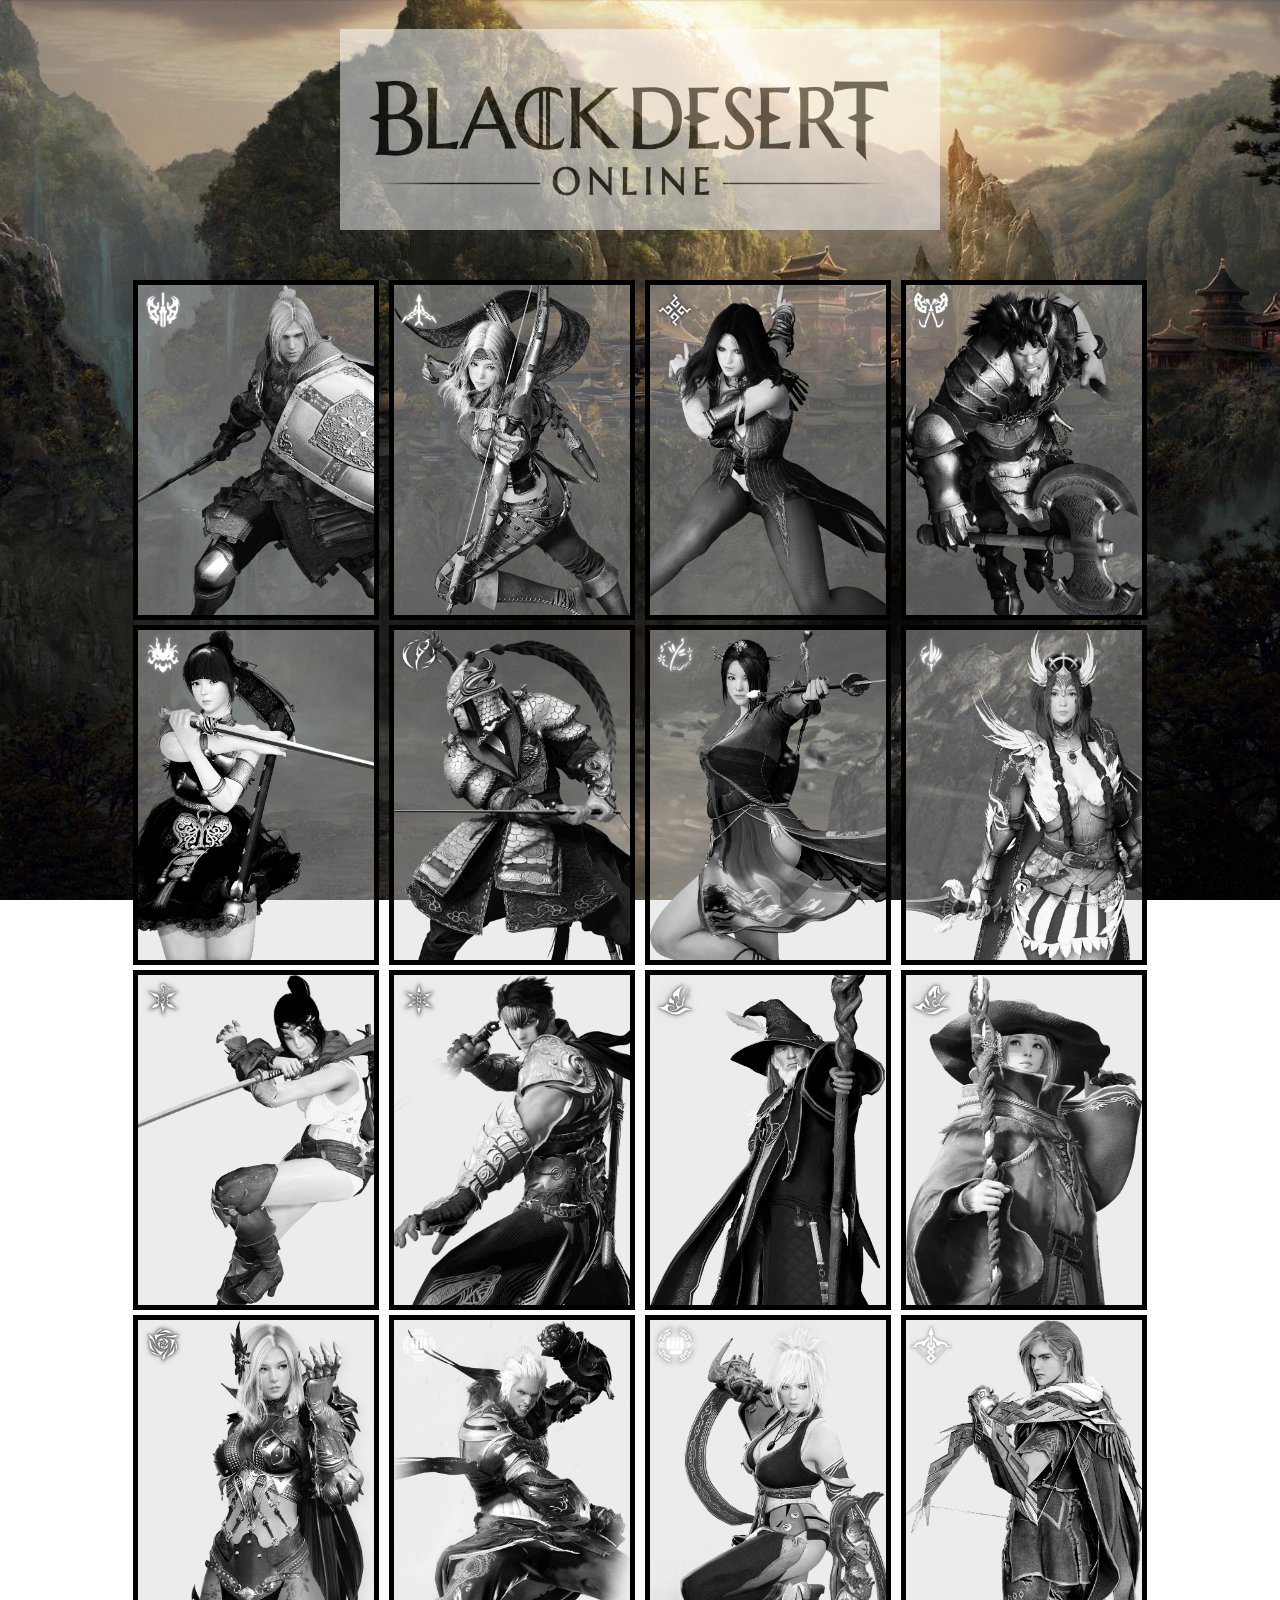
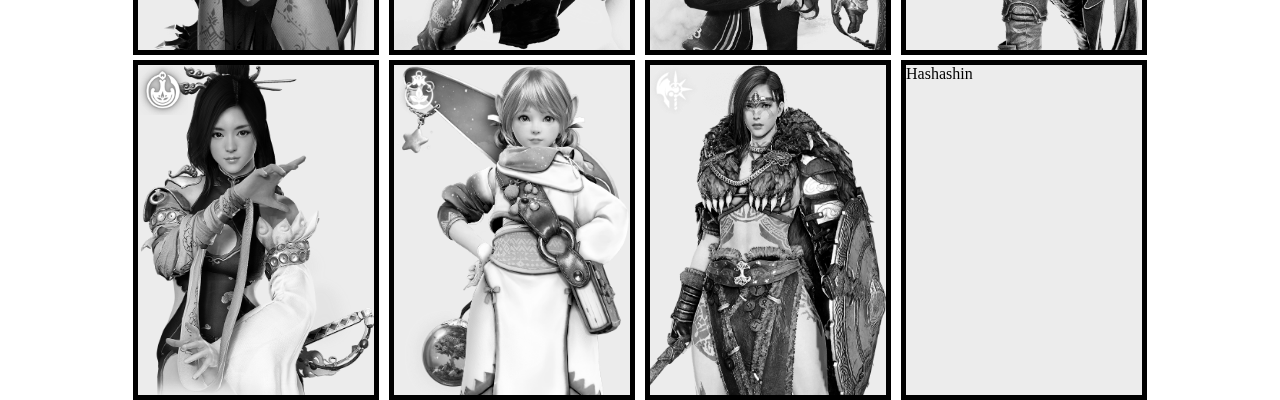
==== unit_1_project/index.html @ ccef3485 "added new project folder" ====
<!DOCTYPE html>
<html lang="en" dir="ltr">
  <head>
    <meta charset="utf-8" />
    <link rel="stylesheet" href="app.css" />
    <script
      src="https://code.jquery.com/jquery-3.5.1.min.js"
      charset="utf-8"
    ></script>
    <script src="app.js" charset="utf-8"></script>
    <title></title>
  </head>
  <body>
    <div id="modal">
      <div id="modal-textbox">
        <div id="modal-body">
          <div id="class-trailer">
            <iframe
              id="modal-vid"
              width="1263"
              height="720"
              src="https://www.youtube.com/embed/hpg4Ax5RUjE?list=PLkHkBMrxorhzBy3d5xaaNJwZdQDDAaWfx"
              frameborder="0"
              allow="accelerometer; autoplay; encrypted-media; gyroscope; picture-in-picture"
              allowfullscreen
            ></iframe>
          </div>
          <div id="modal-footer">
            <div id="weapon-column">
              <div id="kzarka"></div>
              <div id="dandelion"></div>
              <div id="kutum"></div>
            </div>
            <div id="awaken-image-container">
              <img
                id="awaken-image"
                src="images/Class_Portraits/awaken_striker.png"
              />
            </div>
          </div>
        </div>
      </div>
    </div>
    <div class="header" id="header">
      <h1><img src="images/banner.png" /></h1>
    </div>
    <div class="container">
      <div class="row">
        <div class="classCard" id="warrior">
          <img
            src="images/Class_Icons/warrior.png"
            width="50"
            height="50"
            style="vertical-align: auto"
          />
        </div>
        <div class="classCard" id="ranger">
          <img
            src="images/Class_Icons/ranger.png"
            width="50"
            height="50"
            style="vertical-align: auto"
          />
        </div>
        <div class="classCard" id="sorceress">
          <img
            src="images/Class_Icons/sorceress.png"
            width="50"
            height="50"
            style="vertical-align: auto"
          />
        </div>
        <div class="classCard" id="berserker">
          <img
            src="images/Class_Icons/berserker.png"
            width="50"
            height="50"
            style="vertical-align: auto"
          />
        </div>
      </div>
      <div class="row">
        <div class="classCard" id="tamer">
          <img
            src="images/Class_Icons/tamer.png"
            width="50"
            height="50"
            style="vertical-align: auto"
          />
        </div>
        <div class="classCard" id="musa">
          <img
            src="images/Class_Icons/musa.png"
            width="50"
            height="50"
            style="vertical-align: auto"
          />
        </div>
        <div class="classCard" id="maehwa">
          <img
            src="images/Class_Icons/maehwa.png"
            width="50"
            height="50"
            style="vertical-align: auto"
          />
        </div>
        <div class="classCard" id="valkyrie">
          <img
            src="images/Class_Icons/valkyrie.png"
            width="50"
            height="50"
            style="vertical-align: auto"
          />
        </div>
      </div>
      <div class="row">
        <div class="classCard" id="kunoichi">
          <img
            src="images/Class_Icons/kunoichi.png"
            width="50"
            height="50"
            style="vertical-align: auto"
          />
        </div>
        <div class="classCard" id="ninja">
          <img
            src="images/Class_Icons/ninja.png"
            width="50"
            height="50"
            style="vertical-align: auto"
          />
        </div>
        <div class="classCard" id="wizard">
          <img
            src="images/Class_Icons/wizard.png"
            width="50"
            height="50"
            style="vertical-align: auto"
          />
        </div>
        <div class="classCard" id="witch">
          <img
            src="images/Class_Icons/witch.png"
            width="50"
            height="50"
            style="vertical-align: auto"
          />
        </div>
      </div>
      <div class="row">
        <div class="classCard" id="darkknight">
          <img
            src="images/Class_Icons/darkknight.png"
            width="50"
            height="50"
            style="vertical-align: auto"
          />
        </div>
        <div class="classCard" id="striker">
          <img
            src="images/Class_Icons/striker.png"
            width="50"
            height="50"
            style="vertical-align: auto"
          />
        </div>
        <div class="classCard" id="mystic">
          <img
            src="images/Class_Icons/mystic.png"
            width="50"
            height="50"
            style="vertical-align: auto"
          />
        </div>
        <div class="classCard" id="archer">
          <img
            src="images/Class_Icons/archer.png"
            width="50"
            height="50"
            style="vertical-align: auto"
          />
        </div>
      </div>
      <div class="row">
        <div class="classCard" id="lahn">
          <img
            src="images/Class_Icons/lahn.png"
            width="50"
            height="50"
            style="vertical-align: auto"
          />
        </div>
        <div class="classCard" id="shai">
          <img
            src="images/Class_Icons/shai.png"
            width="50"
            height="50"
            style="vertical-align: auto"
          />
        </div>
        <div class="classCard" id="guardian">
          <img
            src="images/Class_Icons/guardian.png"
            width="50"
            height="50"
            style="vertical-align: auto"
          />
        </div>
        <div class="classCard" id="hashashin">Hashashin</div>
      </div>
    </div>
  </body>
</html>
---- unit_1_project/app.css ----
.header {
  opacity: 0.5;
  display: flex;
  justify-content: center;
}
body {
  background-image: url(images/background.png);
  background-repeat: no-repeat;
  background-size: cover;
  background-attachment: fixed;
  background-position: center;
}
.container {
  display: flex;
  justify-content: space-around;
  flex-direction: column;
  width: 1024px;
  margin: auto;
}
.classCard {
  border: 5px solid black;
  height: 330px;
  width: 256px;
  margin: 5px;
  background-color: rgb(207, 207, 207, 0.4);
  filter: grayscale();
}
.classCard:hover {
  filter: none;
}
.row {
  height: 330px;
  display: flex;
  flex-direction: row;
  justify-content: center;
  margin-top: 15px;
}
#warrior {
  background-image: url(images/Class_Portraits/normal_warrior.png);
  background-repeat: no-repeat;
  background-position: bottom;
  background-size: cover;
}
#ranger {
  background-image: url(images/Class_Portraits/normal_ranger.png);
  background-repeat: no-repeat;
  background-position: bottom;
  background-size: cover;
}
#sorceress {
  background-image: url(images/Class_Portraits/normal_sorceress.png);
  background-repeat: no-repeat;
  background-position: bottom;
  background-size: cover;
}
#berserker {
  background-image: url(images/Class_Portraits/normal_berserker.png);
  background-repeat: no-repeat;
  background-position: bottom;
  background-size: cover;
}
#tamer {
  background-image: url(images/Class_Portraits/normal_tamer.png);
  background-repeat: no-repeat;
  background-position: bottom;
  background-size: cover;
}
#musa {
  background-image: url(images/Class_Portraits/normal_musa.png);
  background-repeat: no-repeat;
  background-position: bottom;
  background-size: cover;
}
#maehwa {
  background-image: url(images/Class_Portraits/normal_maehwa.png);
  background-repeat: no-repeat;
  background-position: left;
  background-size: cover;
}
#valkyrie {
  background-image: url(images/Class_Portraits/normal_valkyrie.png);
  background-repeat: no-repeat;
  background-position: bottom;
  background-size: cover;
}
#kunoichi {
  background-image: url(images/Class_Portraits/normal_kunoichi.png);
  background-repeat: no-repeat;
  background-position: bottom;
  background-size: cover;
}
#ninja {
  background-image: url(images/Class_Portraits/normal_ninja.png);
  background-repeat: no-repeat;
  background-position: left;
  background-size: cover;
}
#wizard {
  background-image: url(images/Class_Portraits/normal_wizard.png);
  background-repeat: no-repeat;
  background-position: bottom;
  background-size: cover;
}
#witch {
  background-image: url(images/Class_Portraits/normal_witch.png);
  background-repeat: no-repeat;
  background-position: center;
  background-size: cover;
}
#darkknight {
  background-image: url(images/Class_Portraits/normal_darkknight.png);
  background-repeat: no-repeat;
  background-position: top;
  background-size: cover;
}
#striker {
  background-image: url(images/Class_Portraits/normal_striker.png);
  background-repeat: no-repeat;
  background-position: bottom;
  background-size: cover;
}
#mystic {
  background-image: url(images/Class_Portraits/normal_mystic.png);
  background-repeat: no-repeat;
  background-position: bottom;
  background-size: cover;
}
#archer {
  background-image: url(images/Class_Portraits/normal_archer.png);
  background-repeat: no-repeat;
  background-position: top;
  background-size: cover;
}
#lahn {
  background-image: url(images/Class_Portraits/normal_lahn.png);
  background-repeat: no-repeat;
  background-position: center;
  background-size: cover;
}
#shai {
  background-image: url(images/Class_Portraits/normal_shai.png);
  background-repeat: no-repeat;
  background-position: top;
  background-size: cover;
}
#guardian {
  background-image: url(images/Class_Portraits/normal_guardian.png);
  background-repeat: no-repeat;
  background-position: right;
  background-size: cover;
}
#hashashin {
  background-image: url();
  background-repeat: no-repeat;
  background-position: top;
  background-size: cover;
}
#modal {
  display: none;
  width: 100%;
  height: 100%;
  background-color: rgba(0, 0, 0, 0.3);
  top: 0;
  left: 0;
  position: fixed;
  z-index: 2;
  /*This puts our modal in front of the body (which has a default z-index setting of `0`*/
  overflow: auto;
  /*If overflow is clipped, a scroll-bar should be added to see the rest of the content*/
}
#modal-body {
  background-color: black;
}
#modal-textbox {
  display: flex;
  flex-direction: column;
  text-align: center;
  background-color: rgba(255, 255, 255, 0.3);
  height: 100%;
  width: 75%;
  margin: 150px auto;
  box-shadow: 0 2px 2px rgba(0, 0, 0, 0.5);
}
#class-trailer {
  margin-top: 20px;
  background: black;
}
#modal-footer {
  display: flex;
  height: 75%;
  width: fit-content;
  justify-content: flex-start;
  background: rgb(0, 0, 0, 0.5);
  background: linear-gradient(
    35deg,
    rgba(0, 0, 0, 0.9) 60%,
    rgba(227, 7, 7, 0.9) 100%
  );
}
#kzarka {
  width: 100%;
  font-size: 40px;
  color: orangered;
  margin: 60px;
}
#dandelion {
  width: 100%;
  font-size: 40px;
  color: turquoise;
  margin: 60px;
}
#kutum {
  width: 100%;
  font-size: 40px;
  color: purple;
  margin: 60px;
}
#weapon-column {
  display: flex;
  flex-direction: column;
  align-items: flex-start;
  margin-left: 100px;
  text-align: left;
}
#awaken-image {
  position: relative;
}

/* .classCard:hover > .name {
  background-color:
  font-size:
  transition: all 0.5s;
  color:
  text-shadow:
}

.name{
  position: relative;
  z-index: 100;
  background-color:
  width:
  height:
  color: white
  text-shadow
  font-family
  font-size
  font-weight
  text-transforms
  font-style
  text-align
  padding-top
} */
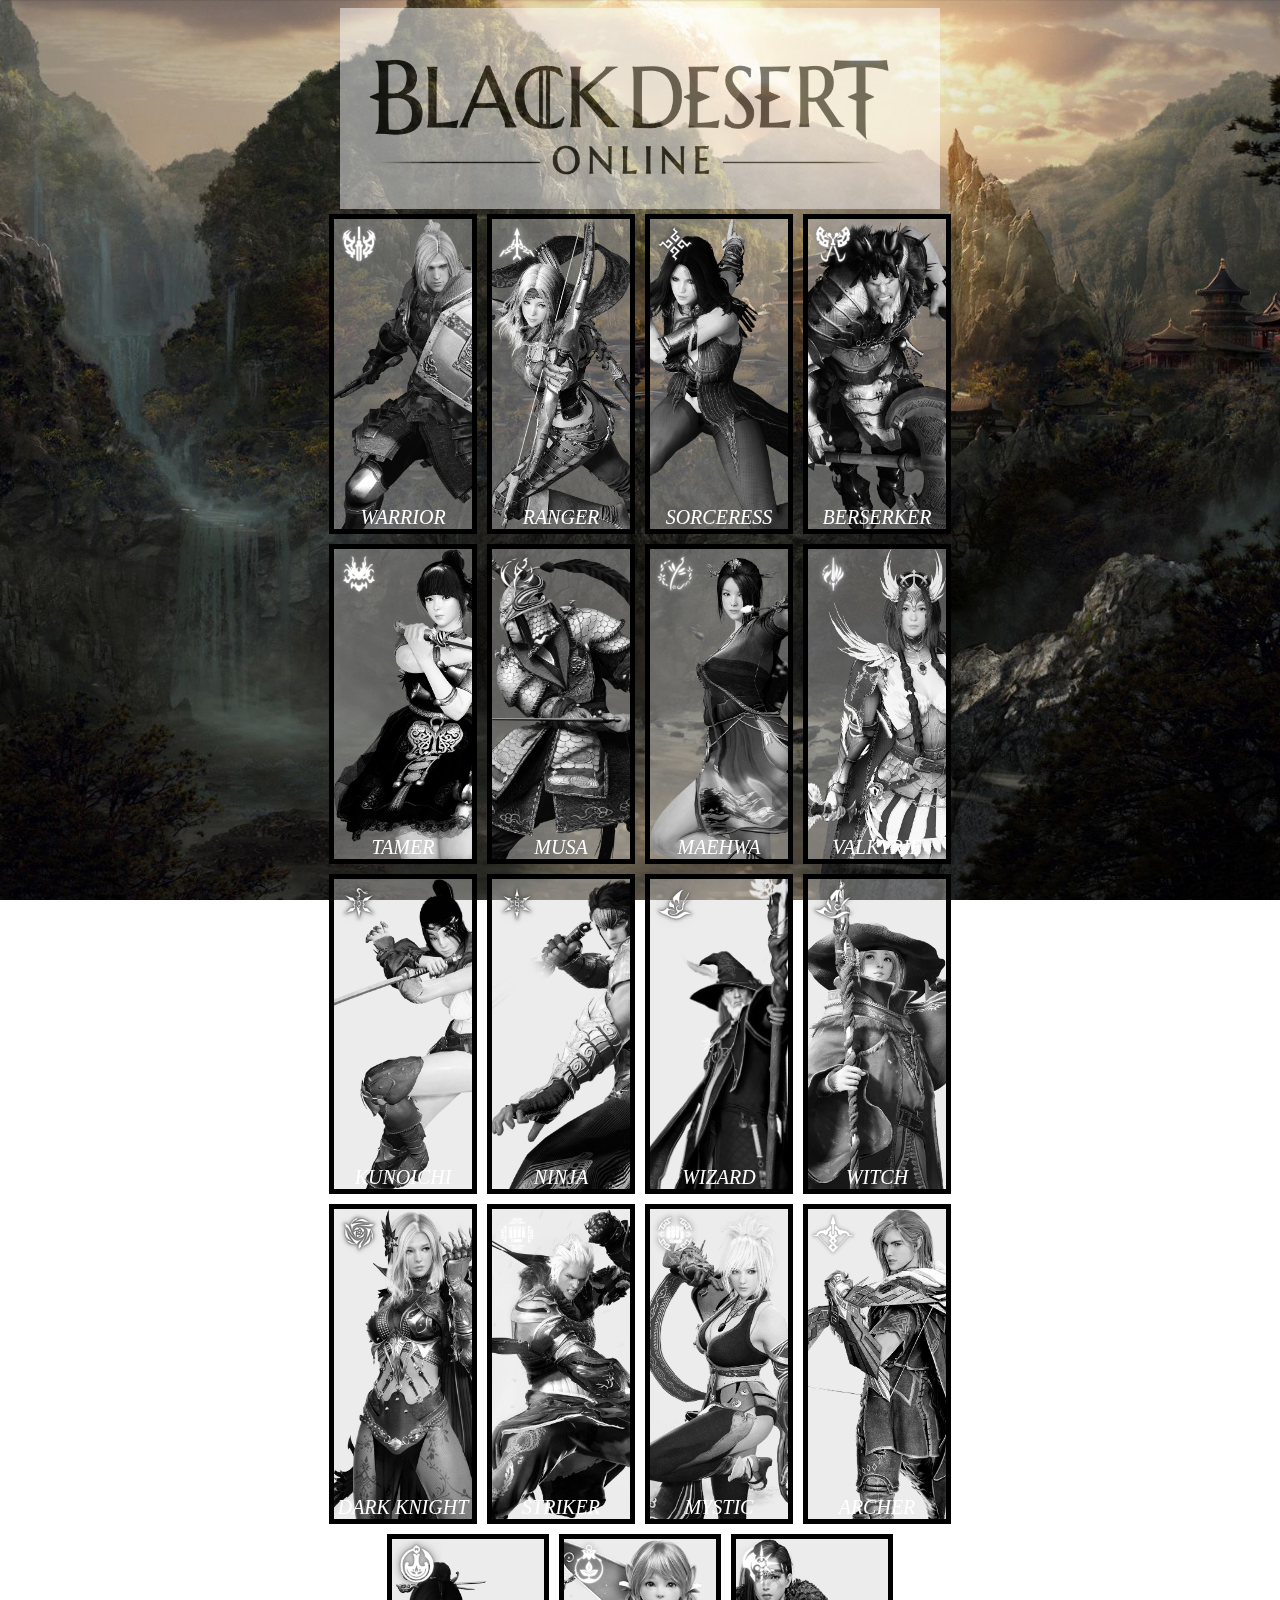
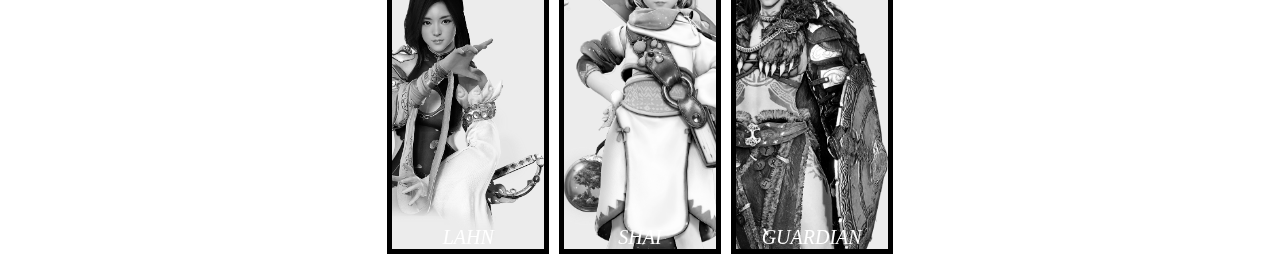
==== commit 0992827b: "added modal animation" ====
--- a/unit_1_project/index.html
+++ b/unit_1_project/index.html
@@ -1,6 +1,7 @@
 <!DOCTYPE html>
 <html lang="en" dir="ltr">
   <head>
+    <meta name="viewport" content="width=device-width,initial-scale=1" />
     <meta charset="utf-8" />
     <link rel="stylesheet" href="app.css" />
     <script
@@ -19,7 +20,7 @@
               id="modal-vid"
               width="1263"
               height="720"
-              src="https://www.youtube.com/embed/hpg4Ax5RUjE?list=PLkHkBMrxorhzBy3d5xaaNJwZdQDDAaWfx"
+              src=""
               frameborder="0"
               allow="accelerometer; autoplay; encrypted-media; gyroscope; picture-in-picture"
               allowfullscreen
@@ -32,17 +33,14 @@
               <div id="kutum"></div>
             </div>
             <div id="awaken-image-container">
-              <img
-                id="awaken-image"
-                src="images/Class_Portraits/awaken_striker.png"
-              />
+              <img id="awaken-image" src="" />
             </div>
           </div>
         </div>
       </div>
     </div>
     <div class="header" id="header">
-      <h1><img src="images/banner.png" /></h1>
+      <img src="images/banner.png" />
     </div>
     <div class="container">
       <div class="row">
@@ -53,6 +51,7 @@
             height="50"
             style="vertical-align: auto"
           />
+          <div class="name">WARRIOR</div>
         </div>
         <div class="classCard" id="ranger">
           <img
@@ -61,6 +60,7 @@
             height="50"
             style="vertical-align: auto"
           />
+          <div class="name">RANGER</div>
         </div>
         <div class="classCard" id="sorceress">
           <img
@@ -69,6 +69,7 @@
             height="50"
             style="vertical-align: auto"
           />
+          <div class="name">SORCERESS</div>
         </div>
         <div class="classCard" id="berserker">
           <img
@@ -77,6 +78,7 @@
             height="50"
             style="vertical-align: auto"
           />
+          <div class="name">BERSERKER</div>
         </div>
       </div>
       <div class="row">
@@ -87,6 +89,7 @@
             height="50"
             style="vertical-align: auto"
           />
+          <div class="name">TAMER</div>
         </div>
         <div class="classCard" id="musa">
           <img
@@ -95,6 +98,7 @@
             height="50"
             style="vertical-align: auto"
           />
+          <div class="name">MUSA</div>
         </div>
         <div class="classCard" id="maehwa">
           <img
@@ -103,6 +107,7 @@
             height="50"
             style="vertical-align: auto"
           />
+          <div class="name">MAEHWA</div>
         </div>
         <div class="classCard" id="valkyrie">
           <img
@@ -111,6 +116,7 @@
             height="50"
             style="vertical-align: auto"
           />
+          <div class="name">VALKYRIE</div>
         </div>
       </div>
       <div class="row">
@@ -121,6 +127,7 @@
             height="50"
             style="vertical-align: auto"
           />
+          <div class="name">KUNOICHI</div>
         </div>
         <div class="classCard" id="ninja">
           <img
@@ -129,6 +136,7 @@
             height="50"
             style="vertical-align: auto"
           />
+          <div class="name">NINJA</div>
         </div>
         <div class="classCard" id="wizard">
           <img
@@ -137,6 +145,7 @@
             height="50"
             style="vertical-align: auto"
           />
+          <div class="name">WIZARD</div>
         </div>
         <div class="classCard" id="witch">
           <img
@@ -145,6 +154,7 @@
             height="50"
             style="vertical-align: auto"
           />
+          <div class="name">WITCH</div>
         </div>
       </div>
       <div class="row">
@@ -155,6 +165,7 @@
             height="50"
             style="vertical-align: auto"
           />
+          <div class="name">DARK KNIGHT</div>
         </div>
         <div class="classCard" id="striker">
           <img
@@ -163,6 +174,7 @@
             height="50"
             style="vertical-align: auto"
           />
+          <div class="name">STRIKER</div>
         </div>
         <div class="classCard" id="mystic">
           <img
@@ -171,6 +183,7 @@
             height="50"
             style="vertical-align: auto"
           />
+          <div class="name">MYSTIC</div>
         </div>
         <div class="classCard" id="archer">
           <img
@@ -179,6 +192,7 @@
             height="50"
             style="vertical-align: auto"
           />
+          <div class="name">ARCHER</div>
         </div>
       </div>
       <div class="row">
@@ -189,6 +203,7 @@
             height="50"
             style="vertical-align: auto"
           />
+          <div class="name">LAHN</div>
         </div>
         <div class="classCard" id="shai">
           <img
@@ -197,6 +212,7 @@
             height="50"
             style="vertical-align: auto"
           />
+          <div class="name">SHAI</div>
         </div>
         <div class="classCard" id="guardian">
           <img
@@ -205,8 +221,9 @@
             height="50"
             style="vertical-align: auto"
           />
-        </div>
-        <div class="classCard" id="hashashin">Hashashin</div>
+          <div class="name">GUARDIAN</div>
+        </div>
+        <!-- <div class="classCard" id="hashashin">Hashashin</div> -->
       </div>
     </div>
   </body>
--- a/unit_1_project/app.css
+++ b/unit_1_project/app.css
@@ -1,3 +1,5 @@
+/* desktop */
+
 .header {
   opacity: 0.5;
   display: flex;
@@ -12,15 +14,17 @@
 }
 .container {
   display: flex;
-  justify-content: space-around;
+  justify-content: center;
   flex-direction: column;
-  width: 1024px;
+  width: 100%;
   margin: auto;
 }
 .classCard {
+  display: flex;
+  flex-direction: column;
+  justify-content: space-between;
   border: 5px solid black;
-  height: 330px;
-  width: 256px;
+  width: 24%;
   margin: 5px;
   background-color: rgb(207, 207, 207, 0.4);
   filter: grayscale();
@@ -28,12 +32,36 @@
 .classCard:hover {
   filter: none;
 }
+.classCard:hover > .name {
+  background-color: black;
+  font-size: 30px;
+  transition: all 0.5s;
+  color: white;
+  text-shadow: 2px;
+}
+.name {
+  position: relative;
+  z-index: 1;
+  background-color: none;
+  width: auto;
+  height: auto;
+  color: white;
+  text-shadow: blue;
+  font-family: "Times New Roman", Times, serif;
+  font-size: 20px;
+  font-weight: none;
+  /* text-transforms: */
+  font-style: italic;
+  text-align: center;
+  padding-top: 1px;
+}
 .row {
+  display: flex;
+  justify-content: center;
+  flex-direction: row;
   height: 330px;
-  display: flex;
-  flex-direction: row;
-  justify-content: center;
-  margin-top: 15px;
+  width: 50%;
+  margin: auto;
 }
 #warrior {
   background-image: url(images/Class_Portraits/normal_warrior.png);
@@ -44,7 +72,7 @@
 #ranger {
   background-image: url(images/Class_Portraits/normal_ranger.png);
   background-repeat: no-repeat;
-  background-position: bottom;
+  background-position: top;
   background-size: cover;
 }
 #sorceress {
@@ -56,13 +84,13 @@
 #berserker {
   background-image: url(images/Class_Portraits/normal_berserker.png);
   background-repeat: no-repeat;
-  background-position: bottom;
+  background-position: top;
   background-size: cover;
 }
 #tamer {
   background-image: url(images/Class_Portraits/normal_tamer.png);
   background-repeat: no-repeat;
-  background-position: bottom;
+  background-position: left;
   background-size: cover;
 }
 #musa {
@@ -86,7 +114,7 @@
 #kunoichi {
   background-image: url(images/Class_Portraits/normal_kunoichi.png);
   background-repeat: no-repeat;
-  background-position: bottom;
+  background-position: top;
   background-size: cover;
 }
 #ninja {
@@ -98,13 +126,13 @@
 #wizard {
   background-image: url(images/Class_Portraits/normal_wizard.png);
   background-repeat: no-repeat;
-  background-position: bottom;
+  background-position: center;
   background-size: cover;
 }
 #witch {
   background-image: url(images/Class_Portraits/normal_witch.png);
   background-repeat: no-repeat;
-  background-position: center;
+  background-position: top;
   background-size: cover;
 }
 #darkknight {
@@ -116,13 +144,13 @@
 #striker {
   background-image: url(images/Class_Portraits/normal_striker.png);
   background-repeat: no-repeat;
-  background-position: bottom;
+  background-position: top;
   background-size: cover;
 }
 #mystic {
   background-image: url(images/Class_Portraits/normal_mystic.png);
   background-repeat: no-repeat;
-  background-position: bottom;
+  background-position: top;
   background-size: cover;
 }
 #archer {
@@ -134,7 +162,7 @@
 #lahn {
   background-image: url(images/Class_Portraits/normal_lahn.png);
   background-repeat: no-repeat;
-  background-position: center;
+  background-position: right;
   background-size: cover;
 }
 #shai {
@@ -168,28 +196,36 @@
   overflow: auto;
   /*If overflow is clipped, a scroll-bar should be added to see the rest of the content*/
 }
-#modal-body {
-  background-color: black;
-}
 #modal-textbox {
   display: flex;
   flex-direction: column;
   text-align: center;
+  justify-content: center;
   background-color: rgba(255, 255, 255, 0.3);
+  width: 75%;
+  margin: auto;
+  box-shadow: 0 2px 2px rgba(0, 0, 0, 0.5);
+}
+#class-trailer {
+  position: relative;
+  padding-bottom: 56.25%;
+  padding-top: 30px;
+  height: 0;
+  overflow: hidden;
+}
+#class-trailer iframe,
+#class-trailer object,
+#class-trailer embed {
+  position: absolute;
+  top: 0;
+  left: 0;
+  width: 100%;
   height: 100%;
-  width: 75%;
-  margin: 150px auto;
-  box-shadow: 0 2px 2px rgba(0, 0, 0, 0.5);
-}
-#class-trailer {
-  margin-top: 20px;
-  background: black;
 }
 #modal-footer {
   display: flex;
-  height: 75%;
-  width: fit-content;
-  justify-content: flex-start;
+  height: 800px;
+  justify-content: center;
   background: rgb(0, 0, 0, 0.5);
   background: linear-gradient(
     35deg,
@@ -216,37 +252,227 @@
   margin: 60px;
 }
 #weapon-column {
+  z-index: 5;
+  width: 20%;
   display: flex;
   flex-direction: column;
   align-items: flex-start;
-  margin-left: 100px;
   text-align: left;
 }
 #awaken-image {
   position: relative;
 }
 
-/* .classCard:hover > .name {
-  background-color:
-  font-size:
-  transition: all 0.5s;
-  color:
-  text-shadow:
+/* tablets */
+@media only screen and (min-device-width: 834px) and (max-device-width: 1112px) and (-webkit-min-device-pixel-ratio: 2) {
+  .header > img {
+    opacity: 1;
+    display: flex;
+    justify-content: center;
+    max-width: 100%;
+  }
+  body {
+    background-color: purple;
+  }
+  .row {
+    display: flex;
+    justify-content: space-evenly center;
+    width: 100%;
+    height: initial;
+    margin: auto;
+  }
+  .classCard {
+    border: 5px solid black;
+    width: 25%;
+    height: 500px;
+    background-color: rgb(207, 207, 207, 0.4);
+    filter: none;
+  }
+  #modal {
+    width: 100%;
+    height: 100%;
+    background-color: rgba(0, 0, 0, 0.3);
+    top: 0;
+    left: 0;
+    z-index: 2;
+    /*This puts our modal in front of the body (which has a default z-index setting of `0`*/
+    overflow: auto;
+    /*If overflow is clipped, a scroll-bar should be added to see the rest of the content*/
+  }
+  #modal-textbox {
+    display: flex;
+    flex-direction: column;
+    text-align: center;
+    background-color: rgba(255, 255, 255, 0.3);
+    width: 75%;
+    box-shadow: 0 2px 2px rgba(0, 0, 0, 0.5);
+  }
+  #modal-footer {
+    z-index: 5000;
+    display: flex;
+    position: relative;
+    height: 400px;
+    justify-content: left;
+    background: rgb(0, 0, 0, 0.5);
+    background: linear-gradient(
+      35deg,
+      rgba(0, 0, 0, 0.9) 60%,
+      rgba(227, 7, 7, 0.9) 100%
+    );
+  }
+  #weapon-column {
+    z-index: 5000000;
+    height: 100%;
+    width: 33%;
+    display: flex;
+    flex-direction: column;
+    align-items: flex-start;
+    text-align: left;
+    justify-content: space-evenly;
+    margin-left: 0px;
+  }
+  #awaken-image-container {
+    position: absolute;
+    right: -10%;
+    justify-content: right;
+  }
+  #awaken-image {
+    width: auto;
+    height: 600px;
+  }
+  #kzarka {
+    width: 100%;
+    font-size: 30px;
+    color: orangered;
+    background-color: black;
+    opacity: 0.8;
+    margin: 0px;
+    text-align: center;
+  }
+  #dandelion {
+    width: 100%;
+    font-size: 30px;
+    color: turquoise;
+    background-color: black;
+    opacity: 0.8;
+    margin: 0px;
+    text-align: center;
+  }
+  #kutum {
+    width: 100%;
+    font-size: 30px;
+    color: purple;
+    background-color: black;
+    opacity: 0.8;
+    margin: 0px;
+    text-align: center;
+  }
 }
 
-.name{
-  position: relative;
-  z-index: 100;
-  background-color:
-  width:
-  height:
-  color: white
-  text-shadow
-  font-family
-  font-size
-  font-weight
-  text-transforms
-  font-style
-  text-align
-  padding-top
-} */
+/* mobile */
+@media only screen and (max-width: 600px) {
+  .header > img {
+    opacity: 1;
+    display: flex;
+    justify-content: center;
+    max-width: 100%;
+  }
+  body {
+    background-color: red;
+  }
+  .row {
+    display: flex;
+    flex-direction: column;
+    justify-content: space-evenly center;
+    width: 100%;
+    height: initial;
+    margin: auto;
+  }
+  .classCard {
+    border: 5px solid black;
+    width: initial;
+    height: 500px;
+    background-color: rgb(207, 207, 207, 0.4);
+    filter: none;
+  }
+  #modal {
+    width: 100%;
+    height: 100%;
+    background-color: rgba(0, 0, 0, 0.3);
+    top: 0;
+    left: 0;
+    z-index: 2;
+    /*This puts our modal in front of the body (which has a default z-index setting of `0`*/
+    overflow: auto;
+    /*If overflow is clipped, a scroll-bar should be added to see the rest of the content*/
+  }
+  #modal-textbox {
+    display: flex;
+    flex-direction: column;
+    text-align: center;
+    background-color: rgba(255, 255, 255, 0.3);
+    width: 75%;
+    box-shadow: 0 2px 2px rgba(0, 0, 0, 0.5);
+  }
+  #modal-footer {
+    z-index: 5000;
+    display: flex;
+    position: relative;
+    height: 400px;
+    justify-content: center;
+    background: rgb(0, 0, 0, 0.5);
+    background: linear-gradient(
+      35deg,
+      rgba(0, 0, 0, 0.9) 60%,
+      rgba(227, 7, 7, 0.9) 100%
+    );
+  }
+  #awaken-image-container {
+    position: absolute;
+    right: -10%;
+    justify-content: right;
+  }
+  #awaken-image {
+    width: auto;
+    height: 400px;
+    margin-left: 10%;
+    margin-top: 15%;
+  }
+  #weapon-column {
+    z-index: 5000000;
+    height: 100%;
+    width: 100%;
+    display: flex;
+    flex-direction: column;
+    align-items: flex-start;
+    text-align: left;
+    margin-left: 0px;
+  }
+  #kzarka {
+    width: 100%;
+    font-size: 20px;
+    color: orangered;
+    background-color: black;
+    opacity: 0.8;
+    margin: 0px;
+    text-align: center;
+  }
+  #dandelion {
+    width: 100%;
+    font-size: 20px;
+    color: turquoise;
+    background-color: black;
+    opacity: 0.8;
+    margin: 0px;
+    text-align: center;
+  }
+  #kutum {
+    width: 100%;
+    font-size: 20px;
+    color: purple;
+    background-color: black;
+    opacity: 0.8;
+    margin: 0px;
+    text-align: center;
+  }
+}
